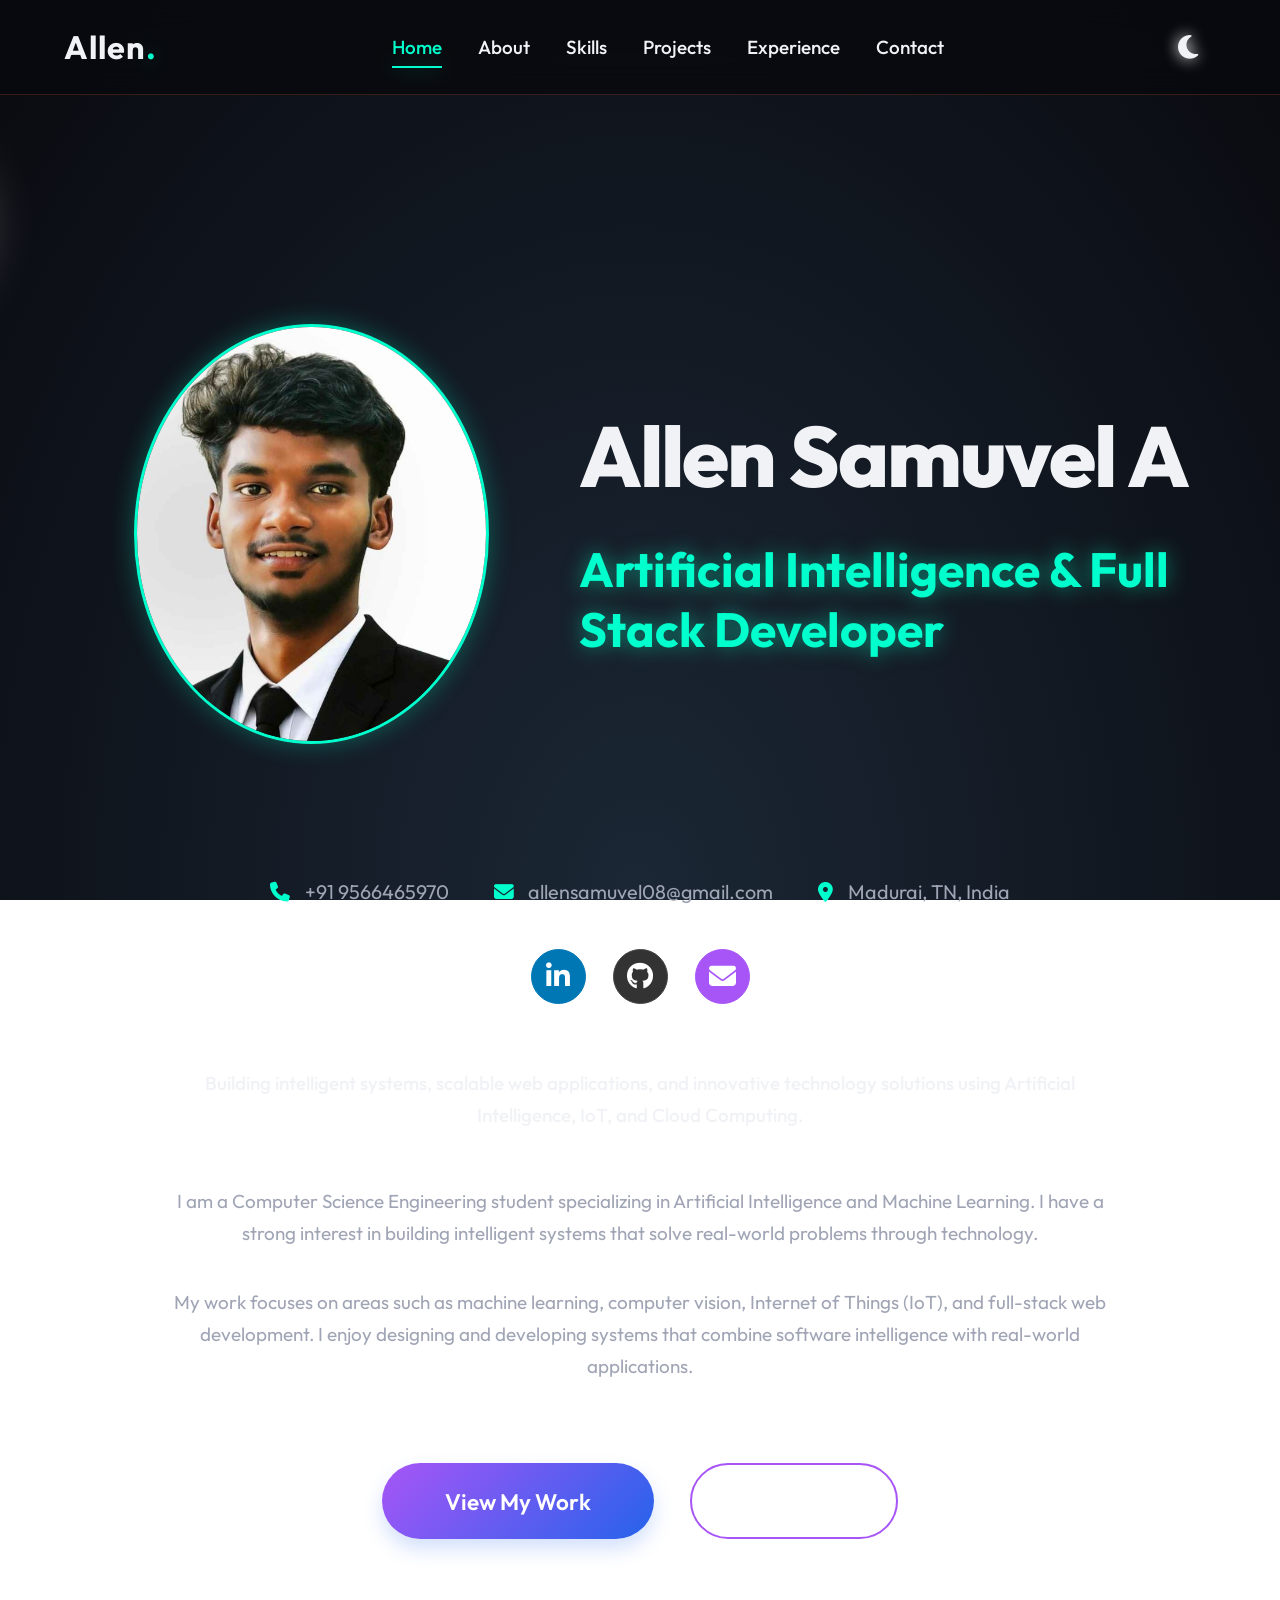
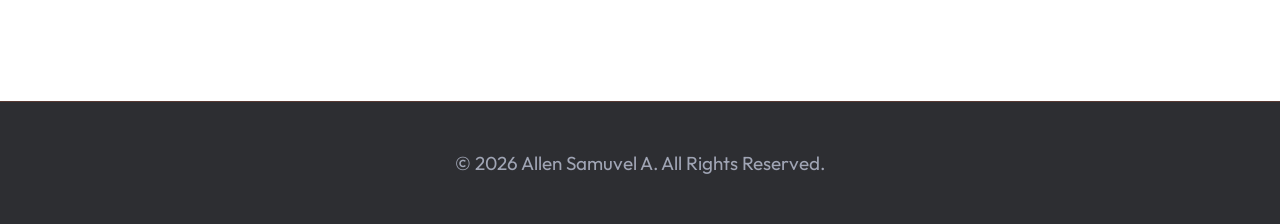
==== index.html @ fd32fbbc "Initial portfolio website upload" ====
<!DOCTYPE html>
<html lang="en">
<head>
  <meta charset="UTF-8">
  <meta name="viewport" content="width=device-width, initial-scale=1.0">
  <title>Allen Samuvel A | Home</title>
  <meta name="description" content="Portfolio of Allen Samuvel A, AI & Software Developer.">
  <link rel="stylesheet" href="style.css">
  <link rel="stylesheet" href="https://cdnjs.cloudflare.com/ajax/libs/font-awesome/6.4.0/css/all.min.css">
</head>
<body>
  <div class="bg-container" id="bg-container">
    <div class="celestial-body"></div>
  </div>

  <nav id="navbar">
    <a href="index.html" class="logo">Allen<span>.</span></a>
    <ul class="nav-links" id="nav-links">
      <li><a href="index.html">Home</a></li>
      <li><a href="about.html">About</a></li>
      <li><a href="skills.html">Skills</a></li>
      <li><a href="projects.html">Projects</a></li>
      <li><a href="experience.html">Experience</a></li>
      <li><a href="contact.html">Contact</a></li>
    </ul>
    <div style="display: flex; align-items: center;">
      <button class="theme-switch" id="theme-switch" aria-label="Toggle Theme">
        <i class="fa-solid fa-moon"></i>
        <i class="fa-solid fa-sun"></i>
      </button>
      <button class="hamburger" id="hamburger" aria-label="Toggle Menu">
        <i class="fa-solid fa-bars"></i>
      </button>
    </div>
  </nav>

  <main>
    <section id="home">
      <div class="hero-centered">
        <div class="hero-content reveal">
          
          <div class="hero-profile-flex">
            <div class="hero-img-wrapper">
              <img src="assets/avatar.jpg" alt="Allen Samuvel A" class="hero-avatar">
            </div>
            <div class="hero-text-wrapper">
              <h1 class="hero-title">Allen Samuvel A</h1>
              <h2 class="hero-subtitle" style="margin-bottom: 0;">Artificial Intelligence & Full Stack Developer</h2>
            </div>
          </div>
          
          <div class="hero-contact-bar" style="margin-top: 2.5rem;">
            <span><i class="fa-solid fa-phone"></i> +91 9566465970</span>
            <span><i class="fa-solid fa-envelope"></i> allensamuvel08@gmail.com</span>
            <span><i class="fa-solid fa-location-dot"></i> Madurai, TN, India</span>
          </div>

          <div class="hero-socials">
            <a href="https://linkedin.com/in/allensamuvel" target="_blank" class="social-icon li" aria-label="LinkedIn"><i class="fa-brands fa-linkedin-in"></i></a>
            <a href="https://github.com" target="_blank" class="social-icon gh" aria-label="GitHub"><i class="fa-brands fa-github"></i></a>
            <a href="mailto:allensamuvel08@gmail.com" class="social-icon em" aria-label="Email"><i class="fa-solid fa-envelope"></i></a>
          </div>

          <div class="hero-tagline">
            <p>Building intelligent systems, scalable web applications, and innovative technology solutions using Artificial Intelligence, IoT, and Cloud Computing.</p>
          </div>

          <div class="hero-description">
            <p>I am a Computer Science Engineering student specializing in Artificial Intelligence and Machine Learning. I have a strong interest in building intelligent systems that solve real-world problems through technology.</p>
            <p>My work focuses on areas such as machine learning, computer vision, Internet of Things (IoT), and full-stack web development. I enjoy designing and developing systems that combine software intelligence with real-world applications.</p>
          </div>

          <div class="hero-btns-centered">
            <a href="projects.html" class="btn btn-gradient btn-large">View My Work</a>
            <a href="contact.html" class="btn btn-outline btn-large">Hire Me</a>
          </div>
        </div>
      </div>
    </section>
  </main>

  <footer>
    <p>&copy; 2026 Allen Samuvel A. All Rights Reserved.</p>
  </footer>

  <script src="script.js"></script>
</body>
</html>
---- style.css ----
@import url('https://fonts.googleapis.com/css2?family=Outfit:wght@300;400;500;600;700&display=swap');

:root {
  /* Dark Mode (Space/Mars) - Default */
  --bg-gradient: radial-gradient(ellipse at bottom, #1b2735 0%, #090a0f 100%);
  --text-color: #f1f2f6;
  --text-secondary: #a0a5b5;
  --accent-color: #00ffcc;
  --accent-hover: #00d2a8;
  --card-bg: rgba(20, 10, 10, 0.75);
  --card-border: rgba(255, 107, 53, 0.2);
  --shadow: 0 8px 32px 0 rgba(0, 0, 0, 0.5);
  --glow: 0 0 20px rgba(0, 255, 204, 0.5);
  --nav-bg: rgba(9, 10, 15, 0.85);
}

[data-theme="light"] {
  /* Light Mode (Bright Red Theme) */
  --bg-gradient: radial-gradient(ellipse at bottom, #4a1414 0%, #1b0a0a 100%);
  --text-color: #ffffff;
  --text-secondary: #e2e8f0;
  --accent-color: #38bdf8; /* Vibrant Sky Blue */
  --accent-hover: #0ea5e9;
  --card-bg: rgba(255, 255, 255, 0.1);
  --card-border: rgba(56, 189, 248, 0.3);
  --shadow: 0 8px 32px 0 rgba(0, 0, 0, 0.3);
  --glow: 0 0 20px rgba(56, 189, 248, 0.4);
  --nav-bg: rgba(74, 20, 20, 0.9);
}

* {
  margin: 0;
  padding: 0;
  box-sizing: border-box;
}

html {
  font-family: 'Outfit', sans-serif;
  font-size: 18px; /* Normal text minimum 18px */
}

body {
  background: var(--bg-gradient);
  background-attachment: fixed;
  color: var(--text-color);
  transition: background 0.5s ease, color 0.5s ease;
  overflow-x: hidden;
  min-height: 100vh;
  display: flex;
  flex-direction: column;
}

/* --- About Page Mars Theme --- */
.about-page {
  background: url('mars_bg.png') no-repeat center center fixed !important;
  background-size: cover !important;
}

.mars-bg-overlay {
  position: fixed;
  top: 0; left: 0;
  width: 100%; height: 100%;
  background: linear-gradient(to bottom, rgba(74, 20, 20, 0.5), rgba(0, 0, 0, 0.7));
  z-index: -1;
  pointer-events: none;
}

/* Saturn Planet */
.saturn-container {
  position: fixed;
  top: 50%;
  left: 50%;
  transform: translate(-50%, -50%);
  z-index: -1;
  pointer-events: none;
  width: 100%;
  height: 100%;
  display: flex;
  justify-content: center;
  align-items: center;
  opacity: 0.8;
}

.saturn {
  position: relative;
  width: 300px;
  height: 300px;
  animation: floatSaturn 8s ease-in-out infinite;
}

.saturn .planet {
  width: 180px;
  height: 180px;
  background: radial-gradient(circle at 30% 30%, #e2a76f 0%, #8b5a2b 100%);
  border-radius: 50%;
  position: absolute;
  top: 50%;
  left: 50%;
  transform: translate(-50%, -50%);
  box-shadow: inset -20px -20px 50px rgba(0,0,0,0.6), 0 0 40px rgba(226, 167, 111, 0.4);
}

.saturn .rings {
  width: 450px;
  height: 60px;
  border: 15px solid rgba(193, 154, 107, 0.6);
  border-radius: 50%;
  position: absolute;
  top: 50%;
  left: 50%;
  transform: translate(-50%, -50%) rotateX(75deg);
  animation: rotateRings 15s linear infinite;
  box-shadow: 0 0 20px rgba(193, 154, 107, 0.3);
}

@keyframes floatSaturn {
  0%, 100% { transform: translateY(0); }
  50% { transform: translateY(-30px); }
}

@keyframes rotateRings {
  0% { transform: translate(-50%, -50%) rotateX(75deg) rotateZ(0deg); }
  100% { transform: translate(-50%, -50%) rotateX(75deg) rotateZ(360deg); }
}

/* Sand Particles */
.sand-particles {
  position: fixed;
  top: 0; left: 0;
  width: 100%; height: 100%;
  z-index: -1;
  pointer-events: none;
}

.sand-particle {
  position: absolute;
  background: rgba(255, 100, 50, 0.4);
  border-radius: 50%;
  pointer-events: none;
}

/* Ensure Readability */
.about-page .profile-card,
.about-page .info-card,
.about-page .interest-box {
  background: var(--card-bg);
  backdrop-filter: blur(20px);
  border: 1px solid var(--card-border);
  color: var(--text-color);
}

.about-page .profile-card p,
.about-page .info-card p,
.about-page .interest-box span {
  color: var(--text-color);
}

.about-page .section-title span {
  color: var(--accent-color);
  text-shadow: var(--glow);
}

.about-page .pill-badge {
  background: rgba(255, 255, 255, 0.05);
  color: var(--accent-color);
  border: 1px solid var(--card-border);
}

.about-page .pill-badge:hover {
  background: var(--accent-color);
  color: #fff;
}

.about-page .info-card h4 i,
.about-page .interest-box i {
  color: var(--accent-color);
}

/* Background Animations */
.bg-container {
  position: fixed;
  top: 0;
  left: 0;
  width: 100vw;
  height: 100vh;
  z-index: -2;
  overflow: hidden;
  pointer-events: none;
}

/* Celestial Body (Moon/Sun) */
.celestial-body {
  position: absolute;
  width: 180px;
  height: 180px;
  border-radius: 50%;
  top: 15%;
  left: -200px;
  animation: moveAcrossSky 60s linear infinite;
  z-index: -1;
  transition: all 0.8s ease;
}

body:not([data-theme="light"]) .celestial-body {
  /* Moon */
  background: radial-gradient(circle at 30% 30%, #e0e0e0 0%, #a0a0a0 100%);
  box-shadow: inset -20px -20px 40px rgba(0,0,0,0.5), 0 0 60px rgba(255,255,255,0.3);
}

[data-theme="light"] .celestial-body {
  /* Sun */
  background: radial-gradient(circle, #ffea00 0%, #ff9d00 100%);
  box-shadow: 0 0 80px #ffea00, 0 0 120px #ff9d00;
}

/* Stars */
.star {
  position: absolute;
  background-color: white;
  border-radius: 50%;
  animation: twinkle var(--duration, 3s) infinite alternate;
  opacity: 0;
}

[data-theme="light"] .star {
  display: none;
}

@keyframes twinkle {
  0% { opacity: 0.1; transform: scale(0.8); box-shadow: none; }
  100% { opacity: 1; transform: scale(1.2); box-shadow: 0 0 10px white; }
}

@keyframes moveAcrossSky {
  0% { transform: translateX(0) translateY(0); }
  50% { transform: translateX(70vw) translateY(-10vh); }
  100% { transform: translateX(120vw) translateY(20vh); }
}

/* Typography Base */
p, .skill-info, .list-item, .project-features li {
  font-size: 1.05rem; /* ~19px */
  line-height: 1.7;
}

.page-title {
  font-size: clamp(42px, 5vw, 56px);
  font-weight: 700;
  margin-bottom: 1rem;
  line-height: 1.2;
}

.page-subtitle {
  font-size: clamp(20px, 2.5vw, 24px);
  color: var(--accent-color);
  font-weight: 600;
  text-shadow: var(--glow);
  margin-bottom: 2rem;
}

.section-title {
  font-size: clamp(28px, 4vw, 36px);
  font-weight: 700;
  margin-bottom: 3rem;
  text-align: center;
}

.section-title span {
  color: var(--accent-color);
  text-shadow: var(--glow);
}

h3 {
  font-size: clamp(22px, 2vw, 26px);
}

/* Navbar */
nav {
  position: fixed;
  top: 0;
  width: 100%;
  padding: 1.5rem 5%;
  display: flex;
  justify-content: space-between;
  align-items: center;
  background: var(--nav-bg);
  backdrop-filter: blur(15px);
  -webkit-backdrop-filter: blur(15px);
  z-index: 1000;
  border-bottom: 1px solid var(--card-border);
  transition: padding 0.3s ease, background 0.3s ease;
}

nav.scrolled {
  padding: 1rem 5%;
}

.logo {
  font-size: 1.8rem;
  font-weight: 700;
  letter-spacing: 1px;
  color: var(--text-color);
  text-decoration: none;
}

.logo span {
  color: var(--accent-color);
  text-shadow: var(--glow);
}

.nav-links {
  display: flex;
  gap: 2rem;
  list-style: none;
  align-items: center;
}

.nav-links a {
  text-decoration: none;
  color: var(--text-color);
  font-weight: 500;
  font-size: 1.05rem;
  transition: color 0.3s ease;
  position: relative;
  padding: 0.5rem 0;
}

.nav-links a::after {
  content: '';
  position: absolute;
  width: 0;
  height: 2px;
  bottom: 0;
  left: 0;
  background-color: var(--accent-color);
  transition: width 0.3s ease;
  box-shadow: var(--glow);
}

.nav-links a:hover,
.nav-links a.active {
  color: var(--accent-color);
}

.nav-links a:hover::after,
.nav-links a.active::after {
  width: 100%;
}

/* Theme Toggle */
.theme-switch {
  background: none;
  border: none;
  color: var(--text-color);
  font-size: 1.5rem;
  cursor: pointer;
  outline: none;
  display: flex;
  align-items: center;
  justify-content: center;
  transition: transform 0.3s ease, color 0.3s ease;
  margin-right: 1rem;
}

.theme-switch:hover {
  transform: scale(1.15);
  color: var(--accent-color);
  text-shadow: var(--glow);
}

[data-theme="light"] .theme-switch i.fa-moon { display: none; }
[data-theme="light"] .theme-switch i.fa-sun {
  display: inline-block;
  color: #f59e0b;
  text-shadow: 0 0 15px #f59e0b;
}

body:not([data-theme="light"]) .theme-switch i.fa-sun { display: none; }
body:not([data-theme="light"]) .theme-switch i.fa-moon {
  display: inline-block;
  color: var(--text-color);
  text-shadow: 0 0 15px white;
}

/* Hamburger */
.hamburger {
  display: none;
  background: none;
  border: none;
  color: var(--text-color);
  font-size: 1.8rem;
  cursor: pointer;
}

/* Main Content Area */
main {
  flex: 1;
  padding: 8rem 5% 4rem;
  max-width: 1400px;
  margin: 0 auto;
  width: 100%;
  display: flex;
  flex-direction: column;
  justify-content: center;
}

/* Buttons */
.btn {
  padding: 1rem 2rem;
  border-radius: 30px;
  text-decoration: none;
  font-weight: 600;
  font-size: 1.05rem;
  transition: all 0.4s cubic-bezier(0.175, 0.885, 0.32, 1.275);
  display: inline-flex;
  align-items: center;
  gap: 0.6rem;
  border: 2px solid var(--accent-color);
  cursor: pointer;
  position: relative;
  overflow: hidden;
  z-index: 1;
}

.btn-primary {
  background-color: var(--accent-color);
  color: #0b0c10;
  box-shadow: 0 0 15px rgba(0, 255, 204, 0.3);
}

[data-theme="light"] .btn-primary {
  color: #fff;
  box-shadow: 0 0 15px rgba(56, 189, 248, 0.3);
}

.btn-primary::before {
  content: '';
  position: absolute;
  top: 0; left: -100%;
  width: 100%; height: 100%;
  background: rgba(255,255,255,0.2);
  transition: all 0.4s ease;
  z-index: -1;
}

.btn-primary:hover::before {
  left: 0;
}

.btn-primary:hover {
  transform: translateY(-5px);
  box-shadow: var(--glow);
}

.btn-secondary {
  background-color: rgba(0,0,0,0.3);
  color: var(--text-color);
  border-color: var(--card-border);
  backdrop-filter: blur(5px);
}

[data-theme="light"] .btn-secondary {
  background-color: rgba(255,255,255,0.1);
}

.btn-secondary:hover {
  border-color: var(--accent-color);
  color: var(--accent-color);
  transform: translateY(-5px);
  box-shadow: 0 10px 20px rgba(0,0,0,0.2), 0 0 15px rgba(0, 255, 204, 0.2);
}

[data-theme="light"] .btn-secondary:hover {
  box-shadow: 0 10px 20px rgba(0,0,0,0.1), 0 0 15px rgba(56, 189, 248, 0.2);
}

/* Hero Section - Centered & Spacious */
.hero-centered {
  min-height: 95vh;
  display: flex;
  align-items: center;
  justify-content: center;
  text-align: center;
  padding: 5rem 5%;
}

.hero-centered .hero-content {
  max-width: 1100px;
  margin: 0 auto;
}

.hero-title {
  font-size: clamp(64px, 10vw, 85px);
  font-weight: 800;
  margin-bottom: 2rem;
  line-height: 1.1;
  color: var(--text-color);
  letter-spacing: -2px;
}

.hero-subtitle {
  font-size: clamp(36px, 5vw, 48px);
  color: var(--accent-color);
  font-weight: 700;
  margin-bottom: 2.5rem;
  text-shadow: var(--glow);
}

.hero-contact-bar {
  display: flex;
  justify-content: center;
  flex-wrap: wrap;
  gap: 2.5rem;
  margin-bottom: 2.5rem;
  font-size: 1.1rem;
  color: var(--text-secondary);
}

.hero-contact-bar span {
  display: flex;
  align-items: center;
  gap: 0.8rem;
}

.hero-contact-bar i {
  color: var(--accent-color);
}

.hero-socials {
  display: flex;
  justify-content: center;
  gap: 1.5rem;
  margin-bottom: 3.5rem;
}

.social-icon {
  width: 55px;
  height: 55px;
  border-radius: 50%;
  display: flex;
  align-items: center;
  justify-content: center;
  font-size: 1.5rem;
  color: white;
  transition: all 0.4s ease;
  background: rgba(255, 255, 255, 0.05);
  border: 1px solid var(--card-border);
  text-decoration: none;
}

.social-icon:hover {
  transform: translateY(-5px) scale(1.1);
  box-shadow: 0 10px 20px rgba(0, 0, 0, 0.3);
}

.social-icon.li { background: #0077b5; border-color: #0077b5; }
.social-icon.gh { background: #333; border-color: #444; }
.social-icon.em { background: #a855f7; border-color: #a855f7; }

.hero-tagline {
  font-size: clamp(22px, 3vw, 26px);
  color: var(--text-color);
  margin-bottom: 3rem;
  line-height: 1.5;
  font-weight: 500;
  max-width: 900px;
  margin-left: auto;
  margin-right: auto;
}

.hero-description {
  color: var(--text-secondary);
  margin-bottom: 4.5rem;
  font-size: clamp(19px, 2vw, 23px);
  line-height: 1.8;
  text-align: center;
  max-width: 950px;
  margin-left: auto;
  margin-right: auto;
}

.hero-description p {
  margin-bottom: 2rem;
}

.hero-btns-centered {
  display: flex;
  gap: 2rem;
  justify-content: center;
  flex-wrap: wrap;
  margin-top: 1rem;
}

/* Button Variants */
.btn-gradient {
  background: linear-gradient(135deg, #a855f7 0%, #2563eb 100%);
  color: white;
  border: none;
  box-shadow: 0 10px 20px rgba(37, 99, 235, 0.2);
}

.btn-gradient:hover {
  box-shadow: 0 15px 30px rgba(37, 99, 235, 0.4);
  transform: translateY(-5px);
}

.btn-outline {
  background: transparent;
  color: white;
  border: 2px solid #a855f7;
}

.btn-outline:hover {
  background: rgba(168, 85, 247, 0.1);
  transform: translateY(-5px);
  box-shadow: 0 10px 20px rgba(168, 85, 247, 0.2);
}

.btn-large {
  padding: 1.2rem 3.5rem;
  font-size: 1.25rem;
  border-radius: 50px;
}

/* About Section */
.about-content {
  background: var(--card-bg);
  border: 1px solid var(--card-border);
  padding: 4rem;
  border-radius: 24px;
  box-shadow: var(--shadow);
  backdrop-filter: blur(15px);
  text-align: center;
  max-width: 1000px;
  margin: 0 auto;
  color: var(--text-secondary);
}

/* Skills Section */
.skills-container {
  display: grid;
  grid-template-columns: repeat(auto-fit, minmax(320px, 1fr));
  gap: 2.5rem;
}

.skill-category {
  background: var(--card-bg);
  border: 1px solid var(--card-border);
  padding: 2.5rem;
  border-radius: 20px;
  box-shadow: var(--shadow);
  backdrop-filter: blur(15px);
  transition: all 0.4s ease;
}

.skill-category:hover {
  transform: translateY(-10px);
  border-color: var(--accent-color);
  box-shadow: 0 15px 35px rgba(0, 0, 0, 0.4), 0 0 20px rgba(0, 255, 204, 0.15);
}

[data-theme="light"] .skill-category:hover {
  box-shadow: 0 15px 35px rgba(0, 0, 0, 0.1), 0 0 20px rgba(56, 189, 248, 0.15);
}

.skill-category h3 {
  margin-bottom: 2rem;
  color: var(--accent-color);
  display: flex;
  align-items: center;
  gap: 0.8rem;
  text-shadow: var(--glow);
}

.skill-item {
  margin-bottom: 1.5rem;
}

.skill-info {
  display: flex;
  justify-content: space-between;
  margin-bottom: 0.6rem;
  font-weight: 500;
  color: var(--text-color);
}

.skill-bar-bg {
  width: 100%;
  height: 10px;
  background-color: rgba(0,0,0,0.3);
  border-radius: 10px;
  overflow: hidden;
  border: 1px solid var(--card-border);
}

[data-theme="light"] .skill-bar-bg {
  background-color: rgba(255,255,255,0.05);
}

.skill-bar {
  height: 100%;
  background: linear-gradient(90deg, var(--accent-color), var(--accent-hover));
  border-radius: 10px;
  width: 0;
  transition: width 1.5s cubic-bezier(0.1, 0.8, 0.2, 1);
  box-shadow: 0 0 10px var(--accent-color);
}

/* Projects Section */
.projects-grid {
  display: grid;
  grid-template-columns: repeat(auto-fit, minmax(350px, 1fr));
  gap: 3rem;
}

.project-card {
  background: var(--card-bg);
  border: 1px solid var(--card-border);
  border-radius: 20px;
  overflow: hidden;
  box-shadow: var(--shadow);
  backdrop-filter: blur(15px);
  transition: all 0.5s cubic-bezier(0.175, 0.885, 0.32, 1.275);
  display: flex;
  flex-direction: column;
}

.project-card:hover {
  transform: translateY(-15px) scale(1.02);
  box-shadow: 0 25px 50px rgba(0, 0, 0, 0.5), 0 0 25px rgba(0, 255, 204, 0.3);
  border-color: var(--accent-color);
}

[data-theme="light"] .project-card:hover {
  box-shadow: 0 25px 50px rgba(0, 0, 0, 0.15), 0 0 25px rgba(56, 189, 248, 0.3);
}

.project-img-wrapper {
  overflow: hidden;
  position: relative;
}

.project-img-wrapper::after {
  content: '';
  position: absolute;
  top: 0; left: 0; right: 0; bottom: 0;
  background: linear-gradient(to bottom, transparent 50%, var(--card-bg) 100%);
  pointer-events: none;
}

.project-img {
  width: 100%;
  height: 250px;
  object-fit: cover;
  transition: transform 0.6s ease;
  background: linear-gradient(135deg, #1e293b, #0f172a);
  position: relative;
}

.project-img:not([src]), 
.project-img[src=""],
.project-img[src*="missing"] {
  display: flex;
  align-items: center;
  justify-content: center;
}

.project-img-wrapper::before {
  content: '\f03e';
  font-family: "Font Awesome 6 Free";
  font-weight: 900;
  position: absolute;
  top: 50%;
  left: 50%;
  transform: translate(-50%, -50%);
  font-size: 3rem;
  color: rgba(255, 255, 255, 0.1);
  z-index: 0;
}

.project-card:hover .project-img {
  transform: scale(1.1);
}

.project-content {
  padding: 2.5rem;
  flex: 1;
  display: flex;
  flex-direction: column;
}

.project-content h3 {
  margin-bottom: 1.2rem;
  color: var(--text-color);
}

.project-tech {
  display: flex;
  flex-wrap: wrap;
  gap: 0.6rem;
  margin-bottom: 1.5rem;
}

.tech-tag {
  background: rgba(255, 255, 255, 0.05);
  color: var(--accent-color);
  padding: 0.4rem 1rem;
  border-radius: 20px;
  font-size: 0.9rem;
  font-weight: 600;
  border: 1px solid var(--card-border);
}

.project-desc {
  color: var(--text-secondary);
  margin-bottom: 2rem;
  flex: 1;
}

.project-features {
  list-style-type: none;
}

.project-features li {
  color: var(--text-secondary);
  margin-bottom: 0.5rem;
  display: flex;
  align-items: flex-start;
  gap: 0.8rem;
}

.project-features li::before {
  content: '▹';
  color: var(--accent-color);
  font-weight: bold;
  font-size: 1.2rem;
}

/* Experience Layout */
.timeline-grid {
  display: grid;
  grid-template-columns: 1fr 1fr;
  gap: 4rem;
}

.timeline-section h3 {
  margin-bottom: 2.5rem;
  color: var(--text-color);
  display: flex;
  align-items: center;
  gap: 1rem;
  font-size: clamp(26px, 3vw, 32px);
}

.timeline-section h3 i {
  color: var(--accent-color);
  text-shadow: var(--glow);
}

.timeline-item {
  background: var(--card-bg);
  border-left: 4px solid var(--accent-color);
  padding: 2rem;
  border-radius: 0 20px 20px 0;
  margin-bottom: 2rem;
  box-shadow: var(--shadow);
  backdrop-filter: blur(10px);
  transition: all 0.4s ease;
  position: relative;
}

.timeline-item::before {
  content: '';
  position: absolute;
  width: 20px;
  height: 20px;
  background: var(--accent-color);
  border-radius: 50%;
  left: -12px;
  top: 2.2rem;
  box-shadow: var(--glow);
  transition: transform 0.4s ease;
}

.timeline-item:hover {
  transform: translateX(15px);
  background: rgba(255, 255, 255, 0.08);
  border-color: #fff;
}
.timeline-item:hover::before {
  transform: scale(1.3);
  background: #fff;
}

[data-theme="light"] .timeline-item:hover {
  background: rgba(255, 255, 255, 0.2);
  border-color: var(--accent-hover);
}

.timeline-item h4 {
  font-size: 1.4rem;
  margin-bottom: 0.5rem;
  color: var(--text-color);
}

.timeline-item .company {
  color: var(--accent-color);
  font-weight: 600;
  margin-bottom: 1rem;
  font-size: 1.05rem;
  text-shadow: var(--glow);
}

.list-item {
  background: var(--card-bg);
  border: 1px solid var(--card-border);
  padding: 1.2rem 2rem;
  border-radius: 12px;
  margin-bottom: 1.2rem;
  display: flex;
  align-items: center;
  gap: 1.2rem;
  transition: all 0.3s ease;
  box-shadow: var(--shadow);
}

.list-item:hover {
  border-color: var(--accent-color);
  transform: translateX(10px);
  box-shadow: 0 10px 20px rgba(0,0,0,0.3), 0 0 15px rgba(0, 255, 204, 0.2);
}

[data-theme="light"] .list-item:hover {
  box-shadow: 0 10px 20px rgba(0,0,0,0.1), 0 0 15px rgba(56, 189, 248, 0.2);
}

.list-item i {
  color: var(--accent-color);
  font-size: 1.5rem;
  text-shadow: var(--glow);
}

/* Contact Section */
.contact-container {
  max-width: 900px;
  margin: 0 auto;
  text-align: center;
}

.contact-cards {
  display: grid;
  grid-template-columns: repeat(auto-fit, minmax(250px, 1fr));
  gap: 2.5rem;
  margin-top: 3rem;
}

.contact-card {
  background: var(--card-bg);
  border: 1px solid var(--card-border);
  padding: 3rem 2rem;
  border-radius: 24px;
  box-shadow: var(--shadow);
  backdrop-filter: blur(15px);
  transition: all 0.4s ease;
  text-decoration: none;
  color: var(--text-color);
  display: flex;
  flex-direction: column;
  align-items: center;
  gap: 1.5rem;
}

.contact-card i {
  font-size: 3.5rem;
  color: var(--accent-color);
  transition: all 0.4s ease;
  text-shadow: var(--glow);
}

.contact-card:hover {
  transform: translateY(-15px);
  border-color: var(--accent-color);
  box-shadow: 0 20px 40px rgba(0, 0, 0, 0.4), 0 0 25px rgba(0, 255, 204, 0.2);
}

[data-theme="light"] .contact-card:hover {
  box-shadow: 0 20px 40px rgba(0, 0, 0, 0.1), 0 0 25px rgba(56, 189, 248, 0.2);
}

.contact-card:hover i {
  transform: scale(1.2);
}

.contact-card span {
  font-weight: 600;
  font-size: 1.1rem;
}

footer {
  text-align: center;
  padding: 2.5rem;
  border-top: 1px solid var(--card-border);
  background: var(--nav-bg);
  backdrop-filter: blur(15px);
  color: var(--text-secondary);
  font-size: 1rem;
  margin-top: auto;
}

/* Profile Layout (Vertical Stack) */
.profile-layout {
  display: flex;
  flex-direction: column;
  gap: 3rem;
  margin-top: 2rem;
}

.profile-left {
  width: 100%;
}

.profile-right {
  display: grid;
  grid-template-columns: repeat(4, 1fr);
  gap: 1.5rem;
}

.profile-card {
  background: var(--card-bg);
  border: 1px solid var(--card-border);
  padding: 2.5rem;
  border-radius: 24px;
  box-shadow: var(--shadow);
  backdrop-filter: blur(15px);
  text-align: left;
}

.profile-card h3 {
  margin-bottom: 1.5rem;
  color: var(--accent-color);
  text-shadow: var(--glow);
}

.strengths-title {
  margin-top: 2.5rem !important;
}

.strengths-tags {
  display: flex;
  flex-wrap: wrap;
  gap: 0.8rem;
  margin-top: 1rem;
}

.pill-badge {
  background: rgba(255, 255, 255, 0.05);
  color: var(--accent-color);
  padding: 0.6rem 1.2rem;
  border-radius: 50px;
  font-size: 0.95rem;
  font-weight: 600;
  border: 1px solid var(--card-border);
}

.pill-badge:hover {
  background: var(--accent-color);
  color: #fff;
}

/* Info Cards (Grid Alignment) */
.info-card {
  background: var(--card-bg);
  border: 1px solid var(--card-border);
  padding: 2rem 1.5rem;
  border-radius: 20px;
  box-shadow: var(--shadow);
  backdrop-filter: blur(10px);
  transition: all 0.4s ease;
  display: flex;
  flex-direction: column;
}

.info-card:hover {
  transform: translateY(-8px);
  border-color: var(--accent-color);
  box-shadow: 0 12px 24px rgba(0, 0, 0, 0.3), 0 0 15px rgba(0, 255, 204, 0.2);
}

.info-card h4 {
  color: var(--accent-color);
  margin-bottom: 0.8rem;
  font-size: 1.2rem;
  display: flex;
  align-items: center;
  gap: 0.6rem;
}

.info-card p {
  font-size: 0.95rem;
  line-height: 1.5;
  color: var(--text-secondary);
}

/* Interest Grid (One Next to Next) */
.interest-grid {
  display: grid;
  grid-template-columns: repeat(auto-fit, minmax(220px, 1fr));
  gap: 1.5rem;
  margin-top: 3rem;
}

.interest-box {
  background: var(--card-bg);
  border: 1px solid var(--card-border);
  padding: 2rem 1rem;
  border-radius: 20px;
  text-align: center;
  transition: all 0.4s cubic-bezier(0.175, 0.885, 0.32, 1.275);
  display: flex;
  flex-direction: column;
  align-items: center;
  gap: 1rem;
  box-shadow: var(--shadow);
}

.interest-box:hover {
  transform: translateY(-10px) scale(1.05);
  border-color: var(--accent-color);
  box-shadow: 0 15px 30px rgba(0, 0, 0, 0.4), 0 0 20px rgba(0, 255, 204, 0.2);
}

.interest-box i {
  font-size: 2.2rem;
  color: var(--accent-color);
  text-shadow: var(--glow);
  transition: transform 0.3s ease;
}

.interest-box:hover i {
  transform: scale(1.2);
}

.interest-box span {
  font-weight: 600;
  font-size: 1rem;
  color: var(--text-color);
}

/* Reveal Animations */
.reveal {
  opacity: 0;
  transform: translateY(60px);
  transition: all 1s cubic-bezier(0.165, 0.84, 0.44, 1);
}

.reveal.active {
  opacity: 1;
  transform: translateY(0);
}

/* Responsive */
@media (max-width: 1100px) {
  .profile-right {
    grid-template-columns: repeat(2, 1fr);
  }
}

@media (max-width: 768px) {
  .hamburger {
    display: block;
    z-index: 1001;
  }
  
  .nav-links {
    position: fixed;
    top: 0;
    right: -100%;
    width: 280px;
    height: 100vh;
    background: var(--nav-bg);
    flex-direction: column;
    justify-content: center;
    transition: right 0.5s cubic-bezier(0.77, 0, 0.175, 1);
    border-left: 1px solid var(--card-border);
    backdrop-filter: blur(25px);
  }
  
  .nav-links.active {
    right: 0;
  }
  
  main {
    padding: 7rem 5% 3rem;
  }
  
  .hero-title {
    font-size: 48px;
  }
  
  .hero-subtitle {
    font-size: 28px;
  }
  
  .hero-btns-centered {
    flex-direction: column;
    width: 100%;
  }
  
  .btn-large {
    width: 100%;
  }

  .saturn {
    width: 200px;
    height: 200px;
  }
  .saturn .planet {
    width: 120px;
    height: 120px;
  }
  .saturn .rings {
    width: 300px;
    height: 40px;
  }
}

@media (max-width: 600px) {
  .profile-right {
    grid-template-columns: 1fr;
  }
  .interest-grid {
    grid-template-columns: 1fr;
  }
}

/* Added by script for avatar */
.hero-profile-flex {
  display: flex;
  align-items: center;
  justify-content: center;
  gap: 2.5rem;
  margin-bottom: 2rem;
}

.hero-text-wrapper {
  text-align: left;
}

.hero-avatar {
  width: 280px;
  height: 280px;
  border-radius: 50%;
  object-fit: cover;
  object-position: center 10%;
  border: 3px solid var(--accent-color);
  box-shadow: 0 0 25px rgba(0, 255, 204, 0.3);
  transition: transform 0.4s ease;
}

[data-theme='light'] .hero-avatar {
  box-shadow: 0 0 25px rgba(37, 99, 235, 0.3);
}

.hero-avatar:hover {
  transform: scale(1.05) rotate(3deg);
}

@media (max-width: 768px) {
  .hero-profile-flex {
    flex-direction: column;
    text-align: center;
    gap: 1.5rem;
  }
  .hero-text-wrapper {
    text-align: center;
  }
}

/* --- Winter / Christmas Theme (Projects Page) --- */

.winter-theme {
  --bg-gradient: linear-gradient(135deg, #0b1d3a 0%, #0d1b2a 50%, #1b263b 100%);
  --text-color: #ffffff;
  --text-secondary: #cbd5e1;
  --accent-color: #8ecae6;
  --accent-hover: #219ebc;
  --card-bg: rgba(13, 27, 42, 0.75);
  --card-border: rgba(142, 202, 230, 0.2);
  --shadow: 0 20px 40px rgba(0, 0, 0, 0.5);
  --glow: 0 0 25px rgba(142, 202, 230, 0.3);
  --nav-bg: rgba(11, 29, 58, 0.95);
  background: var(--bg-gradient) !important;
  color: var(--text-color) !important;
}

.winter-theme #bg-container, 
.winter-theme .celestial-body {
  display: none !important;
}

/* Starry Night Texture Overlay */
.winter-theme::before {
  content: '';
  position: fixed;
  top: 0; left: 0;
  width: 100%; height: 100%;
  background: 
    radial-gradient(1px 1px at 10% 10%, #fff, transparent),
    radial-gradient(1px 1px at 20% 50%, #fff, transparent),
    radial-gradient(1px 1px at 40% 30%, #fff, transparent),
    radial-gradient(1px 1px at 60% 80%, #fff, transparent),
    radial-gradient(1px 1px at 80% 20%, #fff, transparent),
    radial-gradient(1px 1px at 90% 70%, #fff, transparent),
    url('data:image/svg+xml,%3Csvg viewBox="0 0 200 200" xmlns="http://www.w3.org/2000/svg"%3E%3Cfilter id="noiseFilter"%3E%3CfeTurbulence type="fractalNoise" baseFrequency="0.65" numOctaves="3" stitchTiles="stitch"/%3E%3C/filter%3E%3Crect width="100%25" height="100%25" filter="url(%23noiseFilter)"/%3E%3C/svg%3E');
  opacity: 0.2;
  z-index: -2;
  pointer-events: none;
}

/* Snowflake Style */
.snowflake {
  position: absolute;
  top: -20px;
  color: white;
  user-select: none;
  pointer-events: none;
  z-index: -1;
  text-shadow: 0 0 10px rgba(255, 255, 255, 0.8);
  font-family: Arial, sans-serif;
}

.snowflake.rotate {
  animation: rotateSnow 10s linear infinite;
}

@keyframes rotateSnow {
  from { transform: rotate(0deg); }
  to { transform: rotate(360deg); }
}

/* Static Corner Snowflakes */
.static-snowflake {
  position: fixed;
  font-size: 15rem;
  color: rgba(142, 202, 230, 0.08);
  z-index: -1;
  pointer-events: none;
  filter: blur(2px);
}

.top-left {
  top: -50px;
  left: -50px;
  transform: rotate(-15deg);
}

.bottom-right {
  bottom: -50px;
  right: -50px;
  transform: rotate(15deg);
}

/* Glowing Lights (Dim Night Version) */
.winter-lights {
  position: fixed;
  top: 0; left: 0;
  width: 100%; height: 100%;
  pointer-events: none;
  z-index: -1;
  background: 
    radial-gradient(circle at 15% 15%, rgba(142, 202, 230, 0.05) 0%, transparent 40%),
    radial-gradient(circle at 85% 85%, rgba(142, 202, 230, 0.05) 0%, transparent 40%);
  animation: glowPulse 10s ease-in-out infinite alternate;
}

@keyframes glowPulse {
  0% { opacity: 0.3; }
  100% { opacity: 0.6; }
}

/* Projects Grid Adaptation */
.winter-theme .section-title {
  color: #ffffff;
  text-shadow: 0 0 20px rgba(142, 202, 230, 0.4);
}

.winter-theme .section-title span {
  color: #8ecae6;
}

/* Winter Card Styling (Dark Night Glassmorphism) */
.winter-theme .project-card {
  background: var(--card-bg) !important;
  backdrop-filter: blur(15px) saturate(120%) !important;
  -webkit-backdrop-filter: blur(15px) saturate(120%) !important;
  border: 1px solid var(--card-border) !important;
  box-shadow: 0 15px 35px rgba(0, 0, 0, 0.4) !important;
  transition: all 0.5s cubic-bezier(0.4, 0, 0.2, 1) !important;
}

.winter-theme .project-card:hover {
  transform: translateY(-10px) !important;
  border-color: #8ecae6 !important;
  box-shadow: 0 20px 50px rgba(0, 0, 0, 0.6), 0 0 30px rgba(142, 202, 230, 0.2) !important;
}

.winter-theme .project-card h3 {
  color: #ffffff !important;
  font-weight: 700 !important;
  text-shadow: 0 2px 4px rgba(0,0,0,0.5);
}

.winter-theme .project-desc {
  color: #cbd5e1 !important;
  text-shadow: 0 1px 2px rgba(0,0,0,0.3);
}

.winter-theme .tech-tag {
  background: rgba(142, 202, 230, 0.1) !important;
  color: #8ecae6 !important;
  border: 1px solid rgba(142, 202, 230, 0.3) !important;
}

.winter-theme .project-features li {
  color: #94a3b8 !important;
}

.winter-theme .project-features li::before {
  color: #8ecae6 !important;
}

/* Icy Border Glow for Cards */
.winter-theme .project-card::after {
  content: '';
  position: absolute;
  top: 0; left: 0; right: 0; bottom: 0;
  border-radius: 20px;
  box-shadow: inset 0 0 20px rgba(255, 255, 255, 0.05);
  pointer-events: none;
}

/* Responsive */
@media (max-width: 768px) {
  .static-snowflake {
    font-size: 8rem;
  }
}

/* --- Experience Page Earth / Space Theme --- */

.earth-theme {
  background: #020412 !important;
  --text-color: #ffffff;
  --text-secondary: #cbd5e1;
  --accent-color: #4fa3ff;
  --card-bg: rgba(10, 15, 30, 0.8);
  --card-border: rgba(79, 163, 255, 0.3);
}

.earth-theme #bg-container,
.earth-theme .celestial-body {
  display: none !important;
}

.space-background {
  position: fixed;
  top: 0; left: 0;
  width: 100%; height: 100%;
  background: radial-gradient(circle at center, #0c2347 0%, #081a36 40%, #020412 100%);
  z-index: -2;
  overflow: hidden;
}

.stars-layer {
  position: absolute;
  top: 0; left: 0;
  width: 100%; height: 100%;
  background-image: 
    radial-gradient(1px 1px at 15% 15%, #fff, transparent),
    radial-gradient(1px 1px at 35% 25%, #fff, transparent),
    radial-gradient(1.5px 1.5px at 65% 35%, #fff, transparent),
    radial-gradient(1px 1px at 85% 15%, #fff, transparent),
    radial-gradient(2px 2px at 25% 65%, #fff, transparent),
    radial-gradient(1px 1px at 55% 75%, #fff, transparent),
    radial-gradient(1px 1px at 75% 55%, #fff, transparent),
    radial-gradient(1.2px 1.2px at 95% 85%, #fff, transparent);
  background-size: 300px 300px;
  opacity: 0.6;
  transition: opacity 0.8s ease;
}

[data-theme="light"] .stars-layer {
  opacity: 0.3;
}

.earth-container {
  position: absolute;
  bottom: -45vh;
  left: 50%;
  transform: translateX(-50%);
  width: 160vw;
  height: 160vw;
  border-radius: 50%;
  z-index: -1;
  pointer-events: none;
  animation: earthOrbit 150s linear infinite;
}

.earth {
  position: absolute;
  top: 0; left: 0;
  width: 100%; height: 100%;
  border-radius: 50%;
  /* Ocean and Land simulation */
  background: radial-gradient(circle at 40% 40%, #2d5a27 10%, #0a2472 40%, #000 90%);
  overflow: hidden;
  box-shadow: inset 0 0 100px rgba(0,0,0,0.8);
  transition: all 0.8s ease;
}

.earth::after {
  content: '';
  position: absolute;
  top: 0; left: 0;
  width: 100%; height: 100%;
  /* Sunlight effect */
  background: radial-gradient(circle at 30% 30%, rgba(255,255,255,0.15) 0%, transparent 60%);
  pointer-events: none;
}

[data-theme="light"] .earth {
  background: radial-gradient(circle at 40% 40%, #4b7d3a 15%, #1e40af 50%, #0a2472 90%);
}

.earth-atmosphere {
  position: absolute;
  top: -15px; left: -15px;
  right: -15px; bottom: -15px;
  border-radius: 50%;
  /* Multi-layered atmosphere glow */
  box-shadow: 
    0 -15px 40px rgba(79, 163, 255, 0.6),
    0 -5px 15px rgba(111, 184, 255, 0.4),
    inset 0 10px 30px rgba(79, 163, 255, 0.2);
  pointer-events: none;
  z-index: 1;
}

.earth-clouds {
  position: absolute;
  top: 0; left: 0;
  width: 300%; height: 100%;
  background: url('data:image/svg+xml,%3Csvg viewBox="0 0 1000 1000" xmlns="http://www.w3.org/2000/svg"%3E%3Cfilter id="n"%3E%3CfeTurbulence type="fractalNoise" baseFrequency=".008" numOctaves="4" /%3E%3C/filter%3E%3Crect width="100%25" height="100%25" filter="url(%23n)" opacity=".4" fill="white" /%3E%3C/svg%3E');
  opacity: 0.35;
  mix-blend-mode: screen;
  animation: moveClouds 220s linear infinite;
}

[data-theme="light"] .earth-clouds {
  opacity: 0.5;
}

.earth-city-lights {
  position: absolute;
  top: 0; left: 0;
  width: 100%; height: 100%;
  background: 
    radial-gradient(1.5px 1.5px at 25% 25%, #fbbf24 100%, transparent),
    radial-gradient(1px 1px at 45% 35%, #fcd34d 100%, transparent),
    radial-gradient(2px 2px at 65% 55%, #fbbf24 100%, transparent),
    radial-gradient(1.2px 1.2px at 15% 65%, #f59e0b 100%, transparent),
    radial-gradient(1px 1px at 85% 45%, #fbbf24 100%, transparent);
  background-size: 250px 250px;
  opacity: 0;
  filter: blur(0.5px);
  transition: opacity 0.8s ease;
}

body:not([data-theme="light"]) .earth-city-lights {
  opacity: 0.5;
}

@keyframes earthOrbit {
  from { transform: translateX(-50%) rotate(0deg); }
  to { transform: translateX(-50%) rotate(360deg); }
}

@keyframes moveClouds {
  from { transform: translateX(0); }
  to { transform: translateX(-50%); }
}

/* Experience Card Glassmorphism Enhancement */
.earth-theme .timeline-section {
  background: var(--card-bg);
  backdrop-filter: blur(20px);
  -webkit-backdrop-filter: blur(20px);
  border: 1px solid var(--card-border);
  box-shadow: 0 15px 45px rgba(0, 0, 0, 0.5), 0 0 25px rgba(79, 163, 255, 0.15);
}

.earth-theme .section-title {
  color: #ffffff;
  text-shadow: 0 0 30px rgba(79, 163, 255, 0.6);
}

.earth-theme .timeline-item h4 {
  color: #60a5fa;
  font-weight: 700;
}

.earth-theme .company {
  color: #94a3b8;
  font-weight: 700;
  letter-spacing: 0.5px;
}

.earth-theme .list-item i {
  color: #4fa3ff;
  text-shadow: 0 0 10px rgba(79, 163, 255, 0.5);
}

/* Responsive Earth Adjustments */
@media (max-width: 768px) {
  .earth-container {
    width: 220vw;
    height: 220vw;
    bottom: -35vh;
  }
  .earth-atmosphere {
    box-shadow: 0 -10px 30px rgba(79, 163, 255, 0.5);
  }
}

/* --- Shooting Stars / Meteorites --- */
.shooting-star-container {
  position: fixed;
  top: 0;
  left: 0;
  width: 100%;
  height: 100%;
  pointer-events: none;
  z-index: -1;
  overflow: hidden;
}

.shooting-star-container.foreground {
  z-index: 100; /* Above all content */
}

.shooting-star {
  position: absolute;
  width: 2px;
  height: 2px;
  background: #fff;
  border-radius: 50%;
  box-shadow: 0 0 10px #fff, 0 0 20px #fff;
  opacity: 0;
}

.shooting-star::after {
  content: '';
  position: absolute;
  top: 50%;
  transform: translateY(-50%);
  width: 150px;
  height: 2px;
  background: linear-gradient(90deg, #fff, transparent);
}

.meteorite {
  position: absolute;
  width: 5px;
  height: 5px;
  background: #ff6b35; /* Fiery orange */
  border-radius: 50%;
  box-shadow: 0 0 15px #ff6b35, 0 0 30px #ef4444;
  opacity: 0;
}

.meteorite::after {
  content: '';
  position: absolute;
  top: 50%;
  transform: translateY(-50%);
  width: 200px;
  height: 4px;
  background: linear-gradient(90deg, #ff6b35, #ef4444, transparent);
}

/* --- Experience Grid Gallery --- */

.experience-row {
  grid-column: 1 / -1;
  display: grid;
  grid-template-columns: 1fr 1fr;
  gap: 2.5rem;
  margin-top: 2rem;
  align-items: start;
}

.certifications-column {
  margin: 0 !important;
  max-width: none !important;
  height: 100%;
}

.experience-gallery {
  background: var(--card-bg);
  border: 1px solid var(--card-border);
  padding: 2.5rem;
  border-radius: 20px;
  box-shadow: var(--shadow);
  backdrop-filter: blur(15px);
  -webkit-backdrop-filter: blur(15px);
  height: 100%;
}

.experience-gallery h3 {
  margin-bottom: 2rem;
  color: var(--accent-color);
  display: flex;
  align-items: center;
  gap: 0.8rem;
  text-shadow: var(--glow);
}

.photo-grid {
  display: grid;
  grid-template-columns: repeat(auto-fill, minmax(130px, 1fr));
  gap: 1rem;
}

.grid-item {
  border-radius: 12px;
  overflow: hidden;
  box-shadow: 0 4px 15px rgba(0, 0, 0, 0.3);
  transition: all 0.4s cubic-bezier(0.175, 0.885, 0.32, 1.275);
  border: 1px solid rgba(255, 255, 255, 0.1);
  aspect-ratio: 1 / 1;
  background: rgba(255, 255, 255, 0.05); /* Visible even if image is missing */
  display: flex;
  align-items: center;
  justify-content: center;
  position: relative;
}

.grid-item::before {
  content: '\f03e'; /* FontAwesome image icon */
  font-family: "Font Awesome 6 Free";
  font-weight: 900;
  font-size: 2rem;
  color: rgba(255, 255, 255, 0.1);
  position: absolute;
  z-index: 0;
}

.grid-item img {
  width: 100%;
  height: 100%;
  object-fit: cover;
  transition: transform 0.5s ease;
}

.grid-item:hover {
  transform: scale(1.08);
  box-shadow: 0 10px 25px rgba(0, 0, 0, 0.4), 0 0 15px rgba(96, 165, 250, 0.3);
  border-color: var(--accent-color);
  z-index: 10;
}

.grid-item:hover img {
  transform: scale(1.1);
}

/* Responsive Experience Gallery */
@media (max-width: 1100px) {
  .experience-row {
    grid-template-columns: 1fr;
  }
  
  .photo-grid {
    grid-template-columns: repeat(auto-fill, minmax(180px, 1fr));
  }
}

@media (max-width: 600px) {
  .photo-grid {
    grid-template-columns: repeat(2, 1fr);
  }
}

/* --- Profile Photo Styling --- */
.profile-photo img {
  width: 100%;
  height: 100%;
  object-fit: cover;
  object-position: center;
  border-radius: 100%;
}
/* Hero Profile Image Fix */
.hero-img-wrapper{
width:700px;
height:600px;
border-radius:50%;
overflow:hidden;
display:flex;
align-items:center;
justify-content:center;
}

.hero-avatar{
width:80%;
height:70%;
object-fit:cover;
object-position:center 30%;
}

.hero-title{
  white-space: nowrap;
}

/* --- Nature Valley Theme (Contact Page) --- */
.nature-theme {
  --text-primary: #1b5e20;
  --text-secondary: #2e7d32;
  --text-color: #1b5e20; /* Fix visibility */
  --card-bg: rgba(255, 255, 255, 0.85);
  --card-border: rgba(76, 175, 80, 0.4);
  --accent-color: #4caf50;
  --shadow: 0 8px 32px rgba(76, 175, 80, 0.15);
}

body:not([data-theme="light"]).nature-theme {
  --text-primary: #e8f5e9;
  --text-secondary: #a5d6a7;
  --text-color: #e8f5e9; /* Fix visibility */
  --card-bg: rgba(11, 28, 17, 0.9);
  --card-border: rgba(76, 175, 80, 0.3);
  --accent-color: #81c784;
  --shadow: 0 8px 32px rgba(0, 0, 0, 0.8);
  --nav-bg: rgba(5, 15, 10, 0.95);
}

/* Landscape Containers */
.nature-bg-overlay {
  position: fixed;
  top: 0; left: 0; width: 100%; height: 100%;
  z-index: -3;
  overflow: hidden;
  background: linear-gradient(to bottom, #87CEEB 0%, #E0F6FF 100%);
  transition: background 0.8s ease;
}

body:not([data-theme="light"]) .nature-bg-overlay {
  background: linear-gradient(to bottom, #020617 0%, #0f172a 100%);
}

/* Sun / Moon */
.nature-sun-moon {
  position: absolute;
  top: 15%;
  right: 20%;
  width: 120px;
  height: 120px;
  border-radius: 50%;
  background: radial-gradient(circle, #fffde7 0%, #fff9c4 60%, transparent 100%);
  box-shadow: 0 0 50px #fff9c4;
  transition: all 0.8s ease;
  z-index: 1;
}

body:not([data-theme="light"]) .nature-sun-moon {
  background: #f1f5f9;
  box-shadow: 0 0 60px rgba(241, 245, 249, 0.6);
  clip-path: circle(50% at 50% 50%);
  position: absolute;
}

body:not([data-theme="light"]) .nature-sun-moon::after {
  content: '';
  position: absolute;
  top: 0;
  left: 30%;
  width: 100%;
  height: 100%;
  background: #020617; /* Matches night sky top color */
  border-radius: 50%;
  z-index: 2;
}

/* Sky & Stars */
.nature-sky {
  position: absolute;
  top: 0; left: 0; width: 100%; height: 100%;
}

.nature-stars {
  position: absolute;
  top: 0; left: 0; width: 100%; height: 60%;
  background-image: 
    radial-gradient(1.5px 1.5px at 20px 30px, #fff, rgba(0,0,0,0)),
    radial-gradient(2px 2px at 80px 170px, #fff, rgba(0,0,0,0)),
    radial-gradient(1.5px 1.5px at 290px 40px, #fff, rgba(0,0,0,0)),
    radial-gradient(2.5px 2.5px at 400px 120px, #fff, rgba(0,0,0,0)),
    radial-gradient(1.5px 1.5px at 600px 80px, #fff, rgba(0,0,0,0)),
    radial-gradient(2px 2px at 800px 150px, #fff, rgba(0,0,0,0));
  background-repeat: repeat;
  background-size: 300px 300px;
  opacity: 0;
  transition: opacity 0.8s ease;
  z-index: 0;
}

body:not([data-theme="light"]) .nature-stars {
  opacity: 0.8;
}

/* Rolling Hills */
.nature-hill {
  position: absolute;
  border-radius: 50% 50% 0 0;
  bottom: -15%;
  transition: all 0.8s ease;
  transform: scale(1.1);
}

.hill-back {
  width: 150%;
  height: 60%;
  left: -25%;
  background: linear-gradient(to bottom, #a5d6a7 0%, #66bb6a 100%);
  z-index: 2;
  filter: blur(2px) saturate(1.5); /* Enhanced day color */
}

body:not([data-theme="light"]) .hill-back {
  background: linear-gradient(to bottom, #050a14 0%, #000000 100%);
  filter: brightness(0.2) blur(2px) saturate(0.3);
}

.hill-mid {
  width: 130%;
  height: 48%;
  right: -15%;
  background: linear-gradient(to bottom, #81c784 0%, #43a047 100%);
  z-index: 3;
  filter: blur(1px) saturate(1.4);
}

body:not([data-theme="light"]) .hill-mid {
  background: linear-gradient(to bottom, #020617 0%, #000000 100%);
  filter: brightness(0.15) blur(1px) saturate(0.2);
}

.hill-front {
  width: 140%;
  height: 38%;
  left: -20%;
  background: linear-gradient(to bottom, #66bb6a 0%, #2e7d32 100%);
  z-index: 4;
  filter: saturate(1.3);
}

body:not([data-theme="light"]) .hill-front {
  background: linear-gradient(to bottom, #000000 0%, #000000 100%);
  filter: brightness(0.1) saturate(0.1);
}

/* Clouds Animation */
.nature-clouds {
  position: absolute;
  top: 0; left: 0; width: 100%; height: 50%;
  background: 
    radial-gradient(circle at 20% 30%, rgba(255,255,255,0.8) 0%, transparent 8%),
    radial-gradient(circle at 50% 20%, rgba(255,255,255,0.7) 0%, transparent 12%),
    radial-gradient(circle at 80% 35%, rgba(255,255,255,0.8) 0%, transparent 10%);
  opacity: 1;
  z-index: 0;
  transition: opacity 0.8s ease;
  animation: floatClouds 60s linear infinite;
}

body:not([data-theme="light"]) .nature-clouds {
  opacity: 0.02; /* Barely visible clouds at night */
}

@keyframes floatClouds {
  from { transform: translateX(-10%); }
  to { transform: translateX(10%); }
}

/* Fog Effect */
.nature-fog {
  position: absolute;
  bottom: 0; left: 0; width: 100%; height: 40%;
  background: linear-gradient(to top, rgba(255,255,255,0.4) 0%, rgba(255,255,255,0.1) 40%, transparent 100%);
  z-index: 5;
  pointer-events: none;
  transition: background 0.8s ease;
}

body:not([data-theme="light"]) .nature-fog {
  background: linear-gradient(to top, rgba(2,6,23,0.6) 0%, rgba(2,6,23,0.2) 40%, transparent 100%);
}

/* --- Large Animated Butterfly --- */
#butterfly-container {
  position: fixed;
  top: 0; left: 0; width: 100%; height: 100%;
  pointer-events: none;
  z-index: -1;
  overflow: hidden;
}
.butterfly {
  position: absolute;
  width: 30vw; /* Covers ~1/3 of the page */
  height: 30vw;
  pointer-events: none;
  filter: drop-shadow(0 0 30px rgba(255, 0, 255, 0.6));
  will-change: transform;
}

.wing {
  position: absolute;
  top: 0;
  width: 15vw;
  height: 30vw;
  background: linear-gradient(135deg, #ff00ff, #8f00ff, #ff00ff);
  border-radius: 60% 40% 10% 40%;
  opacity: 0.8;
  transform-origin: right center;
  animation: flapLeft 0.2s infinite alternate ease-in-out;
  box-shadow: inset 0 0 20px rgba(255, 255, 255, 0.3);
}

.wing.right {
  left: 15vw;
  border-radius: 40% 60% 40% 10%;
  transform-origin: left center;
  animation: flapRight 0.2s infinite alternate ease-in-out;
}

body:not([data-theme="light"]) .butterfly {
  filter: drop-shadow(0 0 60px rgba(255, 0, 255, 1)) brightness(1.5);
}

@keyframes flapLeft {
  0% { transform: rotateY(0deg) skewY(5deg); }
  100% { transform: rotateY(75deg) skewY(-5deg); }
}

@keyframes flapRight {
  0% { transform: rotateY(0deg) skewY(-5deg); }
  100% { transform: rotateY(-75deg) skewY(5deg); }
}
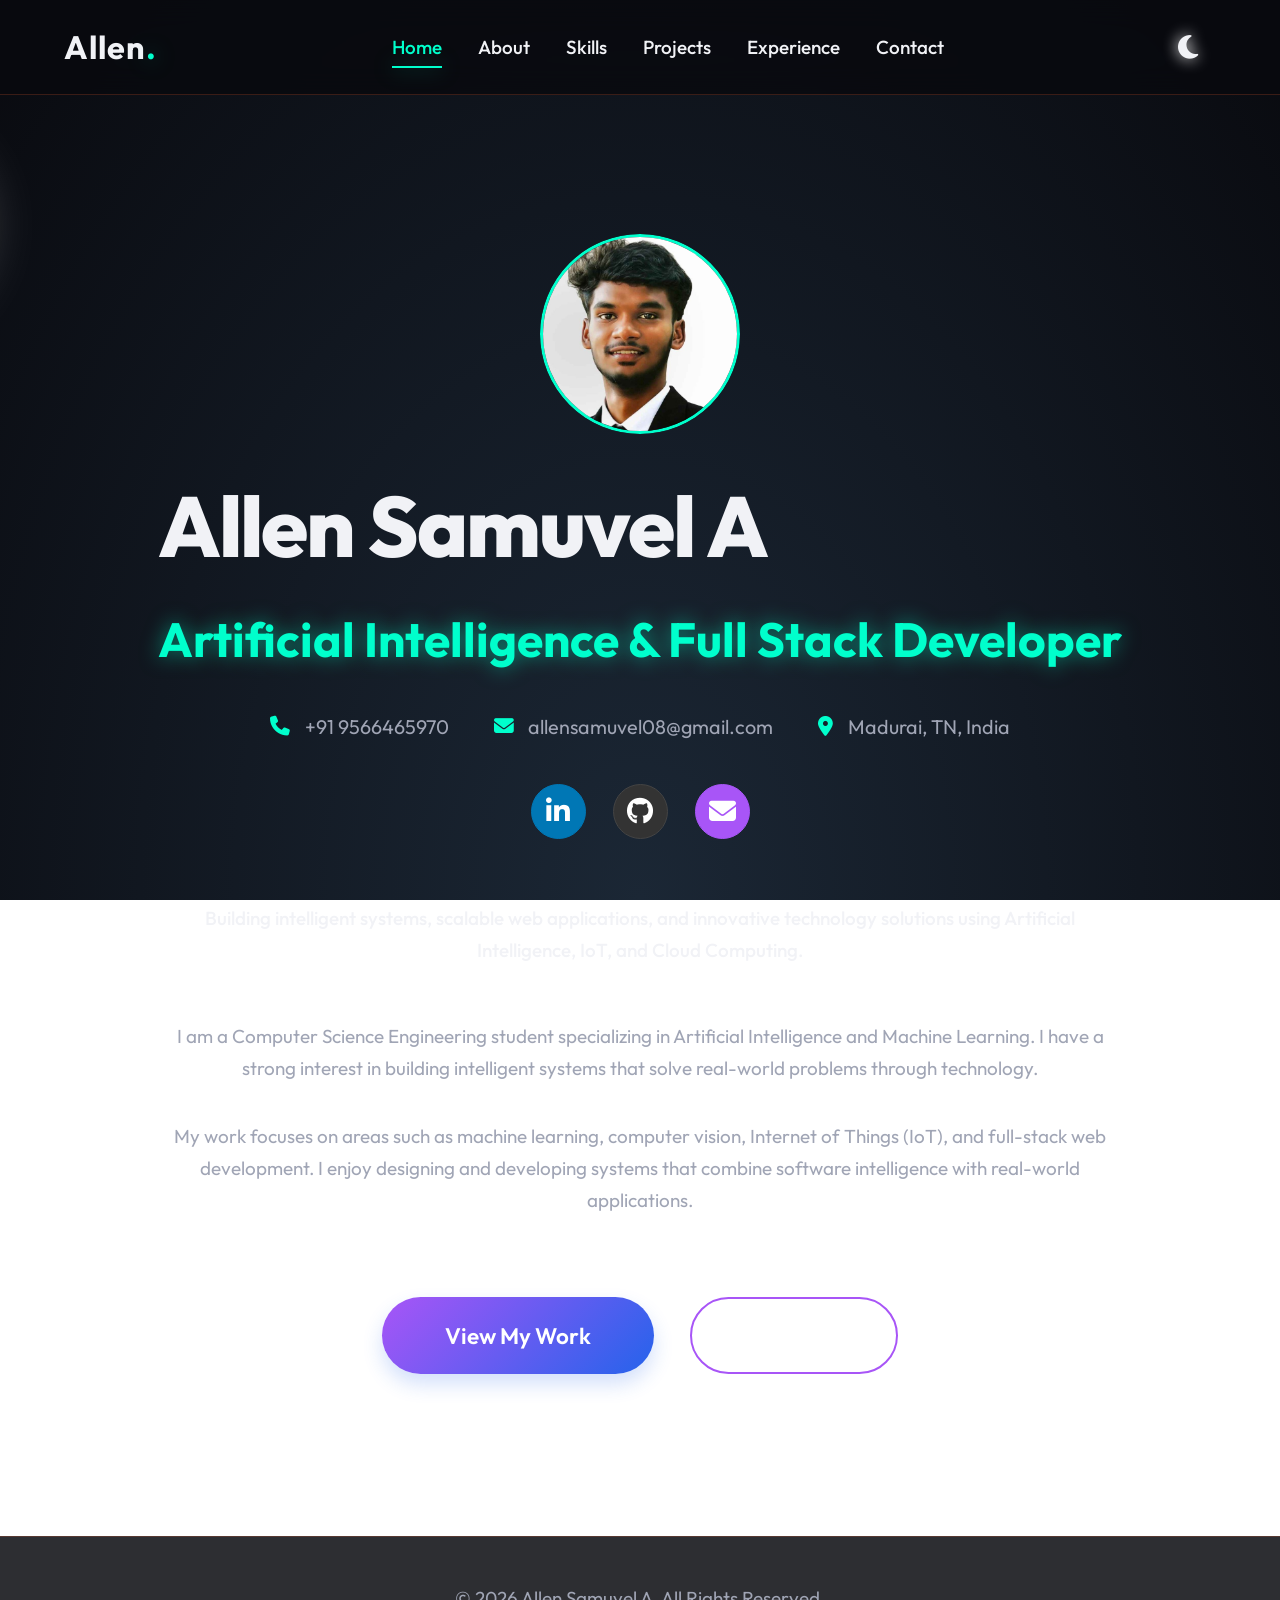
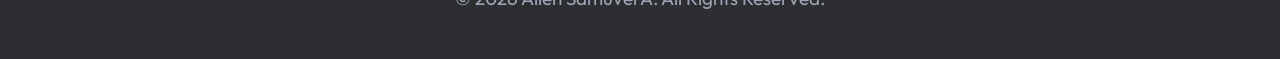
==== commit 29dcc22e: "fix: comprehensive mobile responsiveness overhaul - Fix hero-img-wrapper: replaced fixed 700x600px w" ====
--- a/index.html
+++ b/index.html
@@ -9,6 +9,7 @@
   <link rel="stylesheet" href="https://cdnjs.cloudflare.com/ajax/libs/font-awesome/6.4.0/css/all.min.css">
 </head>
 <body>
+  <div class="nav-overlay" id="nav-overlay"></div>
   <div class="bg-container" id="bg-container">
     <div class="celestial-body"></div>
   </div>
--- a/style.css
+++ b/style.css
@@ -1158,103 +1158,580 @@
   transform: translateY(0);
 }
 
-/* Responsive */
+/* =============================================
+   RESPONSIVE MEDIA QUERIES
+   Breakpoints: 1100px, 1024px, 768px, 425px, 375px, 320px
+   ============================================= */
+
 @media (max-width: 1100px) {
   .profile-right {
     grid-template-columns: repeat(2, 1fr);
   }
-}
-
+  .timeline-grid {
+    grid-template-columns: 1fr;
+    gap: 2.5rem;
+  }
+  .experience-row {
+    grid-template-columns: 1fr;
+  }
+}
+
+/* --- 1024px (Tablets Landscape) --- */
+@media (max-width: 1024px) {
+  .hero-title {
+    font-size: clamp(40px, 7vw, 64px);
+  }
+  .hero-subtitle {
+    font-size: clamp(24px, 4vw, 36px);
+  }
+  .projects-grid {
+    grid-template-columns: repeat(auto-fit, minmax(280px, 1fr));
+    gap: 2rem;
+  }
+  main {
+    padding: 7rem 4% 3rem;
+  }
+}
+
+/* --- 768px (Tablets Portrait & Large Mobile) --- */
 @media (max-width: 768px) {
+  /* Nav hamburger */
   .hamburger {
     display: block;
-    z-index: 1001;
-  }
-  
+    z-index: 1002;
+  }
+
+  /* Nav overlay */
   .nav-links {
     position: fixed;
     top: 0;
     right: -100%;
-    width: 280px;
+    width: min(280px, 80vw);
     height: 100vh;
     background: var(--nav-bg);
     flex-direction: column;
     justify-content: center;
-    transition: right 0.5s cubic-bezier(0.77, 0, 0.175, 1);
+    gap: 1.5rem;
+    transition: right 0.4s cubic-bezier(0.77, 0, 0.175, 1);
     border-left: 1px solid var(--card-border);
     backdrop-filter: blur(25px);
-  }
-  
+    -webkit-backdrop-filter: blur(25px);
+    z-index: 1001;
+    padding: 2rem;
+  }
+
   .nav-links.active {
     right: 0;
   }
-  
+
+  /* Backdrop dimmer when nav is open */
+  .nav-overlay {
+    display: none;
+    position: fixed;
+    inset: 0;
+    background: rgba(0, 0, 0, 0.5);
+    z-index: 1000;
+  }
+  .nav-overlay.active {
+    display: block;
+  }
+
   main {
-    padding: 7rem 5% 3rem;
-  }
-  
+    padding: 6.5rem 5% 3rem;
+  }
+
   .hero-title {
-    font-size: 48px;
-  }
-  
+    font-size: clamp(32px, 8vw, 48px);
+    white-space: normal;
+    word-break: break-word;
+  }
+
   .hero-subtitle {
-    font-size: 28px;
-  }
-  
+    font-size: clamp(20px, 5vw, 28px);
+  }
+
+  .hero-tagline {
+    font-size: clamp(18px, 4vw, 22px);
+  }
+
+  .hero-description {
+    font-size: clamp(16px, 3.5vw, 19px);
+  }
+
+  .hero-contact-bar {
+    flex-direction: column;
+    align-items: center;
+    gap: 1rem;
+    font-size: 1rem;
+  }
+
   .hero-btns-centered {
     flex-direction: column;
+    align-items: center;
     width: 100%;
-  }
-  
+    gap: 1rem;
+  }
+
   .btn-large {
     width: 100%;
-  }
-
+    justify-content: center;
+    padding: 1rem 2rem;
+    font-size: 1.05rem;
+  }
+
+  .hero-socials {
+    gap: 1rem;
+  }
+
+  /* Profile layout */
+  .profile-right {
+    grid-template-columns: repeat(2, 1fr);
+    gap: 1rem;
+  }
+
+  /* Timeline */
+  .timeline-grid {
+    grid-template-columns: 1fr;
+    gap: 2rem;
+  }
+
+  .timeline-item:hover {
+    transform: translateX(8px);
+  }
+
+  /* Experience row */
+  .experience-row {
+    grid-template-columns: 1fr;
+    gap: 2rem;
+  }
+
+  /* Section titles */
+  .section-title {
+    font-size: clamp(24px, 6vw, 32px);
+    margin-bottom: 2rem;
+  }
+
+  /* Contact cards */
+  .contact-cards {
+    grid-template-columns: 1fr;
+    gap: 1.5rem;
+  }
+
+  .contact-card {
+    padding: 2rem 1.5rem;
+  }
+
+  /* Saturn shrink */
   .saturn {
-    width: 200px;
-    height: 200px;
+    width: 160px;
+    height: 160px;
   }
   .saturn .planet {
+    width: 100px;
+    height: 100px;
+  }
+  .saturn .rings {
+    width: 240px;
+    height: 32px;
+    border-width: 10px;
+  }
+
+  /* Butterfly: reduce size on mobile */
+  .butterfly {
+    width: 15vw;
+    height: 15vw;
+  }
+  .wing {
+    width: 7.5vw;
+    height: 15vw;
+  }
+  .wing.right {
+    left: 7.5vw;
+  }
+
+  /* Static snowflakes shrink */
+  .static-snowflake {
+    font-size: 8rem;
+  }
+
+  /* Projects grid single col */
+  .projects-grid {
+    grid-template-columns: 1fr;
+    gap: 2rem;
+  }
+
+  /* Skills grid */
+  .skills-container {
+    grid-template-columns: 1fr;
+  }
+
+  /* Footer */
+  footer {
+    padding: 1.5rem;
+    font-size: 0.9rem;
+  }
+
+  /* Interest grid */
+  .interest-grid {
+    grid-template-columns: repeat(2, 1fr);
+    gap: 1rem;
+    margin-top: 2rem;
+  }
+}
+
+/* --- 425px (Mobile Large) --- */
+@media (max-width: 425px) {
+  html {
+    font-size: 16px;
+  }
+
+  nav {
+    padding: 1rem 4%;
+  }
+
+  .logo {
+    font-size: 1.5rem;
+  }
+
+  main {
+    padding: 5.5rem 4% 2.5rem;
+  }
+
+  .hero-centered {
+    padding: 2rem 4%;
+    min-height: auto;
+  }
+
+  .hero-title {
+    font-size: clamp(28px, 7vw, 38px);
+    letter-spacing: -1px;
+    margin-bottom: 1rem;
+  }
+
+  .hero-subtitle {
+    font-size: clamp(17px, 4.5vw, 22px);
+    margin-bottom: 1.5rem;
+  }
+
+  .hero-profile-flex {
+    flex-direction: column;
+    gap: 1.2rem;
+    margin-bottom: 1.5rem;
+  }
+
+  .hero-img-wrapper {
+    width: 150px;
+    height: 150px;
+  }
+
+  .hero-text-wrapper {
+    text-align: center;
+  }
+
+  .hero-contact-bar {
+    gap: 0.8rem;
+    font-size: 0.95rem;
+  }
+
+  .hero-contact-bar span {
+    flex-direction: row;
+    justify-content: center;
+  }
+
+  .hero-tagline {
+    font-size: 1rem;
+    margin-bottom: 1.5rem;
+  }
+
+  .hero-description {
+    font-size: 0.95rem;
+    margin-bottom: 2rem;
+  }
+
+  .social-icon {
+    width: 44px;
+    height: 44px;
+    font-size: 1.2rem;
+  }
+
+  .section-title {
+    font-size: clamp(22px, 5.5vw, 28px);
+    margin-bottom: 1.5rem;
+  }
+
+  .page-title {
+    font-size: clamp(30px, 7vw, 42px);
+  }
+
+  /* Cards */
+  .profile-card,
+  .experience-gallery {
+    padding: 1.5rem;
+  }
+
+  .profile-right {
+    grid-template-columns: 1fr;
+    gap: 1rem;
+  }
+
+  .info-card {
+    padding: 1.5rem 1rem;
+  }
+
+  .timeline-item {
+    padding: 1.5rem 1.2rem;
+  }
+
+  .list-item {
+    padding: 1rem 1.2rem;
+    font-size: 0.95rem;
+  }
+
+  .contact-card {
+    padding: 1.5rem 1rem;
+    gap: 1rem;
+  }
+
+  .contact-card i {
+    font-size: 2.5rem;
+  }
+
+  .contact-card span {
+    font-size: 0.95rem;
+    word-break: break-all;
+  }
+
+  /* Project cards */
+  .project-content {
+    padding: 1.5rem;
+  }
+
+  .project-img {
+    height: 180px;
+  }
+
+  /* Interest grid */
+  .interest-grid {
+    grid-template-columns: repeat(2, 1fr);
+  }
+
+  /* Saturn fully hidden on tiny screens */
+  .saturn {
     width: 120px;
     height: 120px;
   }
+  .saturn .planet {
+    width: 80px;
+    height: 80px;
+  }
   .saturn .rings {
-    width: 300px;
-    height: 40px;
-  }
-}
-
-@media (max-width: 600px) {
-  .profile-right {
-    grid-template-columns: 1fr;
-  }
+    width: 180px;
+    height: 24px;
+    border-width: 8px;
+  }
+
+  /* Butterfly tiny */
+  .butterfly {
+    width: 12vw;
+    height: 12vw;
+  }
+  .wing {
+    width: 6vw;
+    height: 12vw;
+  }
+  .wing.right {
+    left: 6vw;
+  }
+
+  .btn {
+    padding: 0.85rem 1.5rem;
+    font-size: 0.95rem;
+  }
+}
+
+/* --- 375px (iPhone SE / Standard Mobile) --- */
+@media (max-width: 375px) {
+  html {
+    font-size: 15px;
+  }
+
+  .hero-title {
+    font-size: 26px;
+  }
+
+  .hero-subtitle {
+    font-size: 16px;
+  }
+
+  .hero-img-wrapper {
+    width: 130px;
+    height: 130px;
+  }
+
+  .nav-links {
+    width: 85vw;
+  }
+
+  .logo {
+    font-size: 1.4rem;
+  }
+
+  .section-title {
+    font-size: 20px;
+  }
+
+  .list-item {
+    font-size: 0.9rem;
+    flex-wrap: wrap;
+  }
+
+  .contact-card span {
+    font-size: 0.88rem;
+  }
+
+  .tech-tag {
+    font-size: 0.8rem;
+    padding: 0.3rem 0.7rem;
+  }
+
+  .photo-grid {
+    grid-template-columns: repeat(2, 1fr);
+  }
+
   .interest-grid {
     grid-template-columns: 1fr;
   }
-}
-
-/* Added by script for avatar */
+
+  .btn-large {
+    font-size: 0.95rem;
+    padding: 0.9rem 1.5rem;
+  }
+}
+
+/* --- 320px (Tiny Mobile) --- */
+@media (max-width: 320px) {
+  html {
+    font-size: 14px;
+  }
+
+  nav {
+    padding: 0.9rem 3%;
+  }
+
+  .logo {
+    font-size: 1.25rem;
+  }
+
+  main {
+    padding: 5rem 3% 2rem;
+  }
+
+  .hero-centered {
+    padding: 1.5rem 3%;
+  }
+
+  .hero-title {
+    font-size: 22px;
+    letter-spacing: 0;
+  }
+
+  .hero-subtitle {
+    font-size: 14px;
+  }
+
+  .hero-img-wrapper {
+    width: 110px;
+    height: 110px;
+  }
+
+  .hero-contact-bar {
+    font-size: 0.85rem;
+    gap: 0.6rem;
+  }
+
+  .social-icon {
+    width: 38px;
+    height: 38px;
+    font-size: 1rem;
+  }
+
+  .hero-socials {
+    gap: 0.7rem;
+  }
+
+  .section-title {
+    font-size: 18px;
+  }
+
+  .timeline-item h4 {
+    font-size: 1.1rem;
+  }
+
+  .list-item {
+    font-size: 0.85rem;
+    padding: 0.8rem 1rem;
+  }
+
+  .list-item i {
+    font-size: 1.2rem;
+  }
+
+  .contact-card span {
+    font-size: 0.82rem;
+    word-break: break-all;
+  }
+
+  .contact-card i {
+    font-size: 2rem;
+  }
+
+  .profile-card,
+  .experience-gallery,
+  .skill-category {
+    padding: 1.2rem 1rem;
+  }
+
+  .project-content {
+    padding: 1.2rem;
+  }
+
+  .project-img {
+    height: 150px;
+  }
+
+  /* Hide heavy animations on 320px for performance */
+  .butterfly {
+    display: none;
+  }
+  .saturn-container {
+    display: none;
+  }
+  .static-snowflake {
+    display: none;
+  }
+}
+
+/* Hero Profile Flex Layout */
 .hero-profile-flex {
   display: flex;
   align-items: center;
   justify-content: center;
   gap: 2.5rem;
   margin-bottom: 2rem;
+  flex-wrap: wrap;
 }
 
 .hero-text-wrapper {
   text-align: left;
 }
 
+/* hero-avatar inherits size from .hero-img-wrapper;
+   only apply decorative properties here */
 .hero-avatar {
-  width: 280px;
-  height: 280px;
-  border-radius: 50%;
-  object-fit: cover;
-  object-position: center 10%;
   border: 3px solid var(--accent-color);
   box-shadow: 0 0 25px rgba(0, 255, 204, 0.3);
   transition: transform 0.4s ease;
+  border-radius: 50%;
 }
 
 [data-theme='light'] .hero-avatar {
@@ -1263,17 +1740,6 @@
 
 .hero-avatar:hover {
   transform: scale(1.05) rotate(3deg);
-}
-
-@media (max-width: 768px) {
-  .hero-profile-flex {
-    flex-direction: column;
-    text-align: center;
-    gap: 1.5rem;
-  }
-  .hero-text-wrapper {
-    text-align: center;
-  }
 }
 
 /* --- Winter / Christmas Theme (Projects Page) --- */
@@ -1439,12 +1905,7 @@
   pointer-events: none;
 }
 
-/* Responsive */
-@media (max-width: 768px) {
-  .static-snowflake {
-    font-size: 8rem;
-  }
-}
+/* static-snowflake 768px handled in main media query block above */
 
 /* --- Experience Page Earth / Space Theme --- */
 
@@ -1597,6 +2058,8 @@
   -webkit-backdrop-filter: blur(20px);
   border: 1px solid var(--card-border);
   box-shadow: 0 15px 45px rgba(0, 0, 0, 0.5), 0 0 25px rgba(79, 163, 255, 0.15);
+  padding: 2rem;
+  border-radius: 20px;
 }
 
 .earth-theme .section-title {
@@ -1799,25 +2262,27 @@
   border-radius: 100%;
 }
 /* Hero Profile Image Fix */
-.hero-img-wrapper{
-width:700px;
-height:600px;
-border-radius:50%;
-overflow:hidden;
-display:flex;
-align-items:center;
-justify-content:center;
-}
-
-.hero-avatar{
-width:80%;
-height:70%;
-object-fit:cover;
-object-position:center 30%;
-}
-
-.hero-title{
-  white-space: nowrap;
+.hero-img-wrapper {
+  width: 200px;
+  height: 200px;
+  border-radius: 50%;
+  overflow: hidden;
+  display: flex;
+  align-items: center;
+  justify-content: center;
+  flex-shrink: 0;
+}
+
+.hero-avatar {
+  width: 100%;
+  height: 100%;
+  object-fit: cover;
+  object-position: center 30%;
+}
+
+.hero-title {
+  white-space: normal;
+  word-break: break-word;
 }
 
 /* --- Nature Valley Theme (Contact Page) --- */
